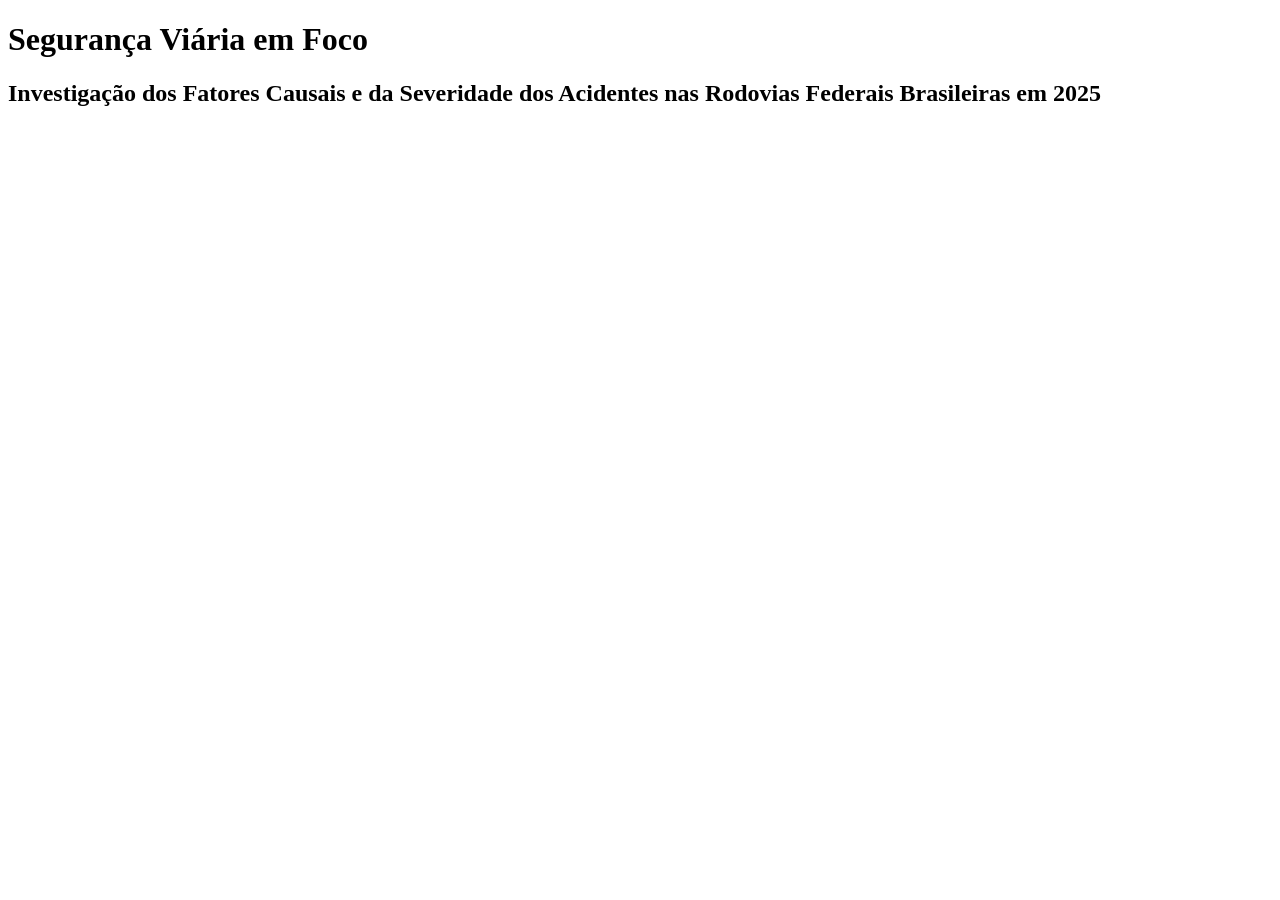
==== index.html @ bd94a31b "Aquivos Iniciais Criação dos arquivos iniciais do projeto" ====
<!DOCTYPE html>
<html lang="en">
<head>
    <meta charset="UTF-8">
    <meta name="Segurança Viária em Foco" content="width=device-width, initial-scale=1.0">
    <title>Segurança Viária em Foco</title>
</head>
<body>
       <h1>
        Segurança Viária em Foco
       </h1>
       <h2>
        Investigação dos Fatores Causais e da Severidade dos Acidentes nas 
        Rodovias Federais Brasileiras em 2025
       </h2>
</body>
</html>
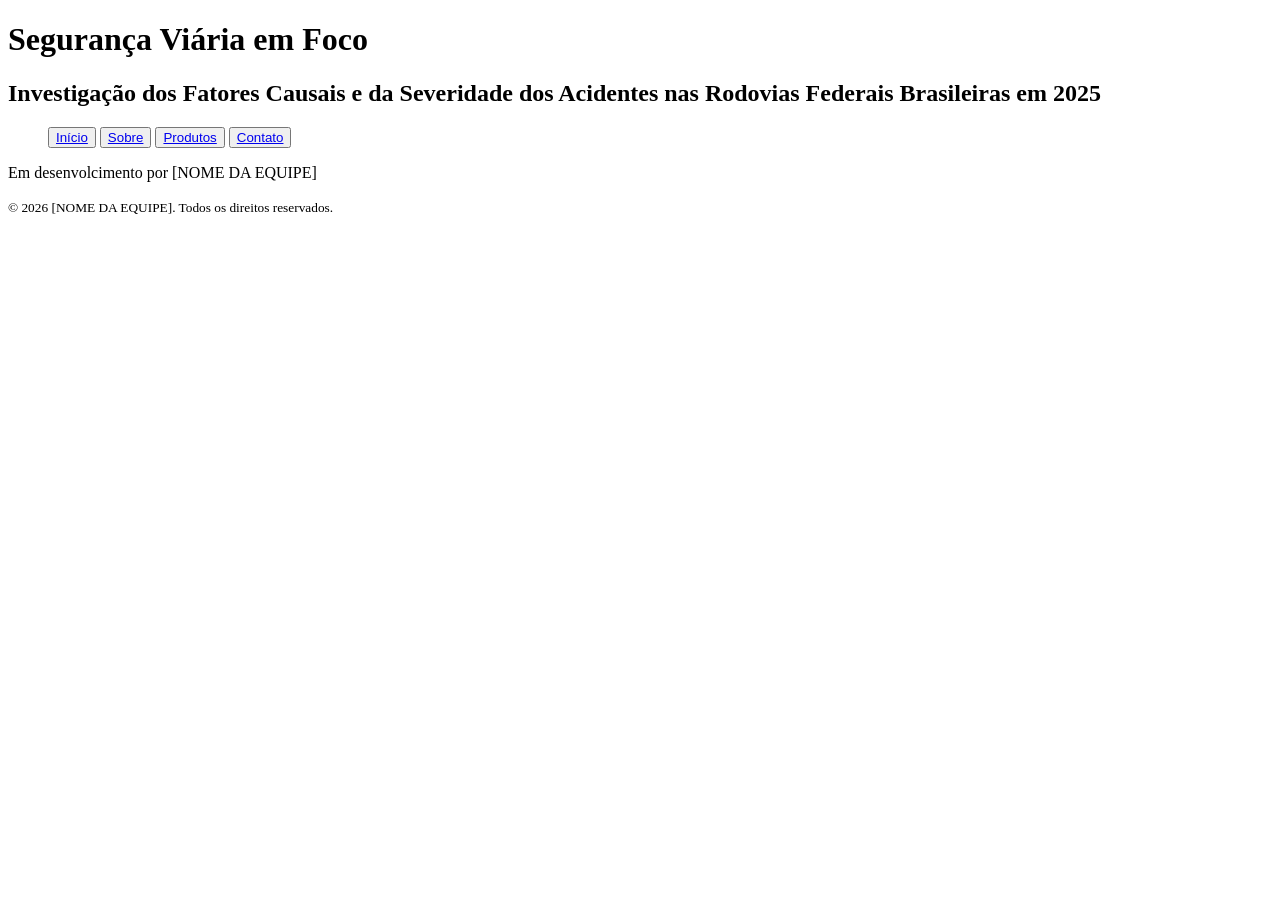
==== commit 872a00ac: "Modificações iniciais no corpo do projeto Foi feito a estrutura básica inicial em HTML das principai" ====
--- a/index.html
+++ b/index.html
@@ -1,17 +1,43 @@
 <!DOCTYPE html>
-<html lang="en">
+<html lang="pt-BR">
 <head>
     <meta charset="UTF-8">
     <meta name="Segurança Viária em Foco" content="width=device-width, initial-scale=1.0">
     <title>Segurança Viária em Foco</title>
+
+    <!-- Arquivo CSS -->
+    <link rel="stylesheet" href="css/style.css">
+
 </head>
+    <h1>
+        Segurança Viária em Foco
+    </h1>
+    <h2>
+        Investigação dos Fatores Causais e da Severidade dos Acidentes nas Rodovias Federais 
+        Brasileiras em 2025
+    </h2>
+<nav>
+    <ul>
+        <button><a href="index.html"
+            title="Ir para a página inicial">Início</a></button>
+        <button><a href="pages/sobre.html"
+            title="Conhecer quem somos">Sobre</a></button>
+        <button><a href="pages/produtos.html"
+            title="Ir para a página de produtos">Produtos</a></button>
+        <button><a href="pages/contato.html"
+            title="Ir para a página de contatos">Contato</a></button>
+    </ul>
+</nav>
+
+
 <body>
-       <h1>
-        Segurança Viária em Foco
-       </h1>
-       <h2>
-        Investigação dos Fatores Causais e da Severidade dos Acidentes nas 
-        Rodovias Federais Brasileiras em 2025
-       </h2>
+
 </body>
+<footer>
+    <p>
+        Em desenvolcimento por 
+        <span>[NOME DA EQUIPE]</span>
+    </p>
+    <small>© 2026 [NOME DA EQUIPE]. Todos os direitos reservados.</small>
+</footer>
 </html>
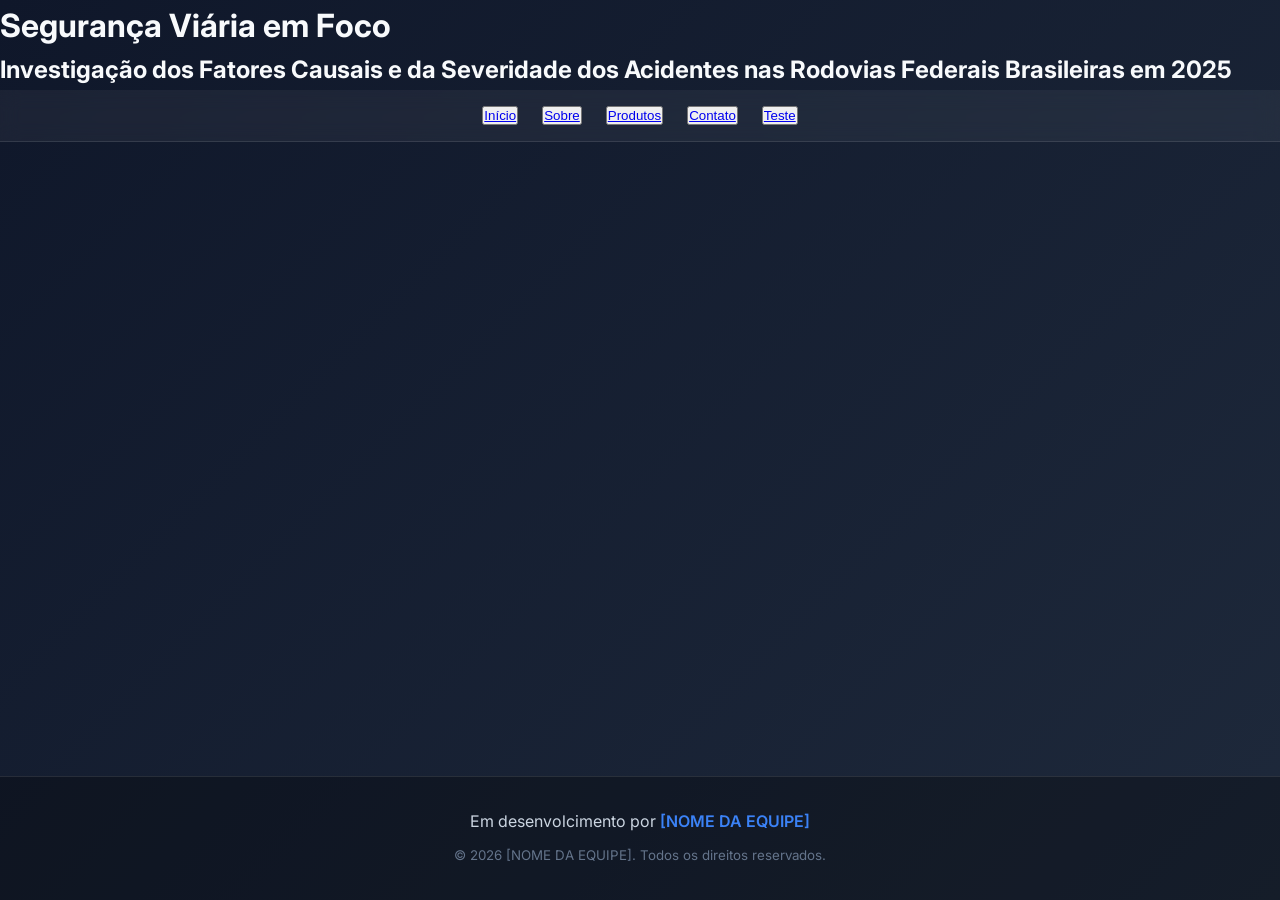
==== commit 4035b74b: "Add Test button linking to contato.html" ====
--- a/index.html
+++ b/index.html
@@ -26,6 +26,8 @@
             title="Ir para a página de produtos">Produtos</a></button>
         <button><a href="pages/contato.html"
             title="Ir para a página de contatos">Contato</a></button>
+        <button><a href="pages/contato.html"
+            title="Ir para a página de contatos">Teste</a></button>
     </ul>
 </nav>
 
@@ -40,4 +42,4 @@
     </p>
     <small>© 2026 [NOME DA EQUIPE]. Todos os direitos reservados.</small>
 </footer>
-</html>+</html>
--- a/css/style.css
+++ b/css/style.css
@@ -0,0 +1,198 @@
+@import url('https://fonts.googleapis.com/css2?family=Inter:wght@300;400;600;800&display=swap');
+
+:root {
+    --bg-gradient: linear-gradient(135deg, #0f172a 0%, #1e293b 100%);
+    --text-primary: #f8fafc;
+    --text-secondary: #cbd5e1;
+    --accent: #3b82f6;
+    --accent-hover: #60a5fa;
+    --glass-bg: rgba(255, 255, 255, 0.05);
+    --glass-border: rgba(255, 255, 255, 0.1);
+}
+
+* {
+    margin: 0;
+    padding: 0;
+    box-sizing: border-box;
+}
+
+body {
+    font-family: 'Inter', sans-serif;
+    background: var(--bg-gradient);
+    color: var(--text-primary);
+    min-height: 100vh;
+    display: flex;
+    flex-direction: column;
+    line-height: 1.6;
+}
+
+header {
+    text-align: center;
+    padding: 3rem 1rem;
+    background: var(--glass-bg);
+    border-bottom: 1px solid var(--glass-border);
+    backdrop-filter: blur(10px);
+}
+
+header h1 {
+    font-weight: 800;
+    font-size: 2.5rem;
+    margin-bottom: 0.5rem;
+    background: linear-gradient(to right, #60a5fa, #a78bfa);
+    -webkit-background-clip: text;
+    -webkit-text-fill-color: transparent;
+}
+
+header h2 {
+    font-weight: 300;
+    font-size: 1.1rem;
+    color: var(--text-secondary);
+    max-width: 800px;
+    margin: 0 auto;
+}
+
+nav {
+    display: flex;
+    justify-content: center;
+    padding: 1rem;
+    background: var(--glass-bg);
+    border-bottom: 1px solid var(--glass-border);
+    position: sticky;
+    top: 0;
+    z-index: 100;
+    backdrop-filter: blur(10px);
+}
+
+nav ul {
+    list-style: none;
+    display: flex;
+    gap: 1.5rem;
+    flex-wrap: wrap;
+    justify-content: center;
+}
+
+nav ul li a {
+    text-decoration: none;
+    color: var(--text-primary);
+    font-weight: 600;
+    padding: 0.5rem 1.5rem;
+    border-radius: 9999px;
+    background: rgba(255, 255, 255, 0.05);
+    border: 1px solid var(--glass-border);
+    transition: all 0.3s ease;
+    display: inline-block;
+}
+
+nav ul li a:hover {
+    background: var(--accent);
+    color: #fff;
+    transform: translateY(-2px);
+    box-shadow: 0 4px 12px rgba(59, 130, 246, 0.4);
+}
+
+main {
+    flex: 1;
+    padding: 2rem;
+    max-width: 1000px;
+    margin: 0 auto;
+    width: 100%;
+}
+
+section {
+    background: var(--glass-bg);
+    border: 1px solid var(--glass-border);
+    border-radius: 16px;
+    padding: 2rem;
+    margin-bottom: 2rem;
+    backdrop-filter: blur(10px);
+    box-shadow: 0 4px 6px rgba(0, 0, 0, 0.1);
+    transition: transform 0.3s ease;
+}
+
+section:hover {
+    transform: translateY(-5px);
+}
+
+section h2, section h3 {
+    color: var(--accent);
+    margin-bottom: 1rem;
+}
+
+section p, section a {
+    color: var(--text-secondary);
+    margin-bottom: 1rem;
+}
+
+article {
+    background: rgba(0, 0, 0, 0.2);
+    border-radius: 12px;
+    padding: 1.5rem;
+    margin-top: 1rem;
+    border: 1px solid var(--glass-border);
+    transition: transform 0.2s ease;
+}
+
+article:hover {
+    transform: scale(1.02);
+}
+
+article h4 {
+    color: var(--text-primary);
+    margin-bottom: 0.5rem;
+}
+
+footer {
+    text-align: center;
+    padding: 2rem;
+    background: rgba(0, 0, 0, 0.3);
+    border-top: 1px solid var(--glass-border);
+    margin-top: auto;
+}
+
+footer p {
+    color: var(--text-secondary);
+    margin-bottom: 0.5rem;
+}
+
+footer span {
+    color: var(--accent);
+    font-weight: 600;
+}
+
+footer small {
+    color: #64748b;
+}
+
+button[type="button"]:hover, button[type="submit"]:hover {
+    background: var(--accent-hover) !important;
+}
+
+input:focus, textarea:focus {
+    outline: 2px solid var(--accent);
+    border-color: transparent !important;
+}
+
+/* Responsividade */
+@media (max-width: 768px) {
+    header h1 {
+        font-size: 2rem;
+    }
+    nav ul {
+        flex-direction: column;
+        align-items: center;
+        gap: 0.5rem;
+    }
+    nav ul li {
+        width: 100%;
+    }
+    nav ul li a {
+        display: block;
+        text-align: center;
+    }
+    main {
+        padding: 1rem;
+    }
+    section {
+        padding: 1.5rem;
+    }
+}
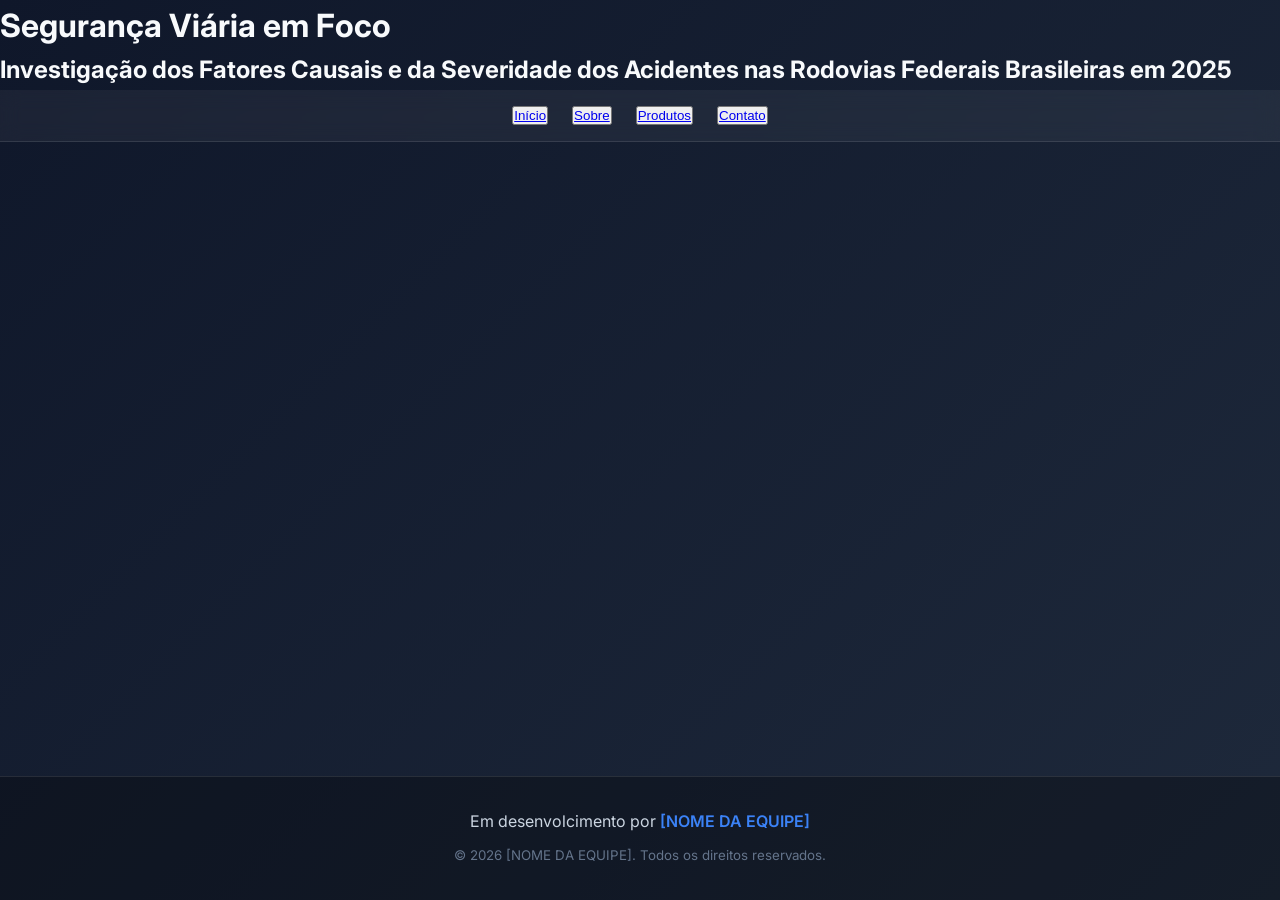
==== commit 119eec9a: "Update index.html" ====
--- a/index.html
+++ b/index.html
@@ -26,8 +26,6 @@
             title="Ir para a página de produtos">Produtos</a></button>
         <button><a href="pages/contato.html"
             title="Ir para a página de contatos">Contato</a></button>
-        <button><a href="pages/contato.html"
-            title="Ir para a página de contatos">Teste</a></button>
     </ul>
 </nav>
 
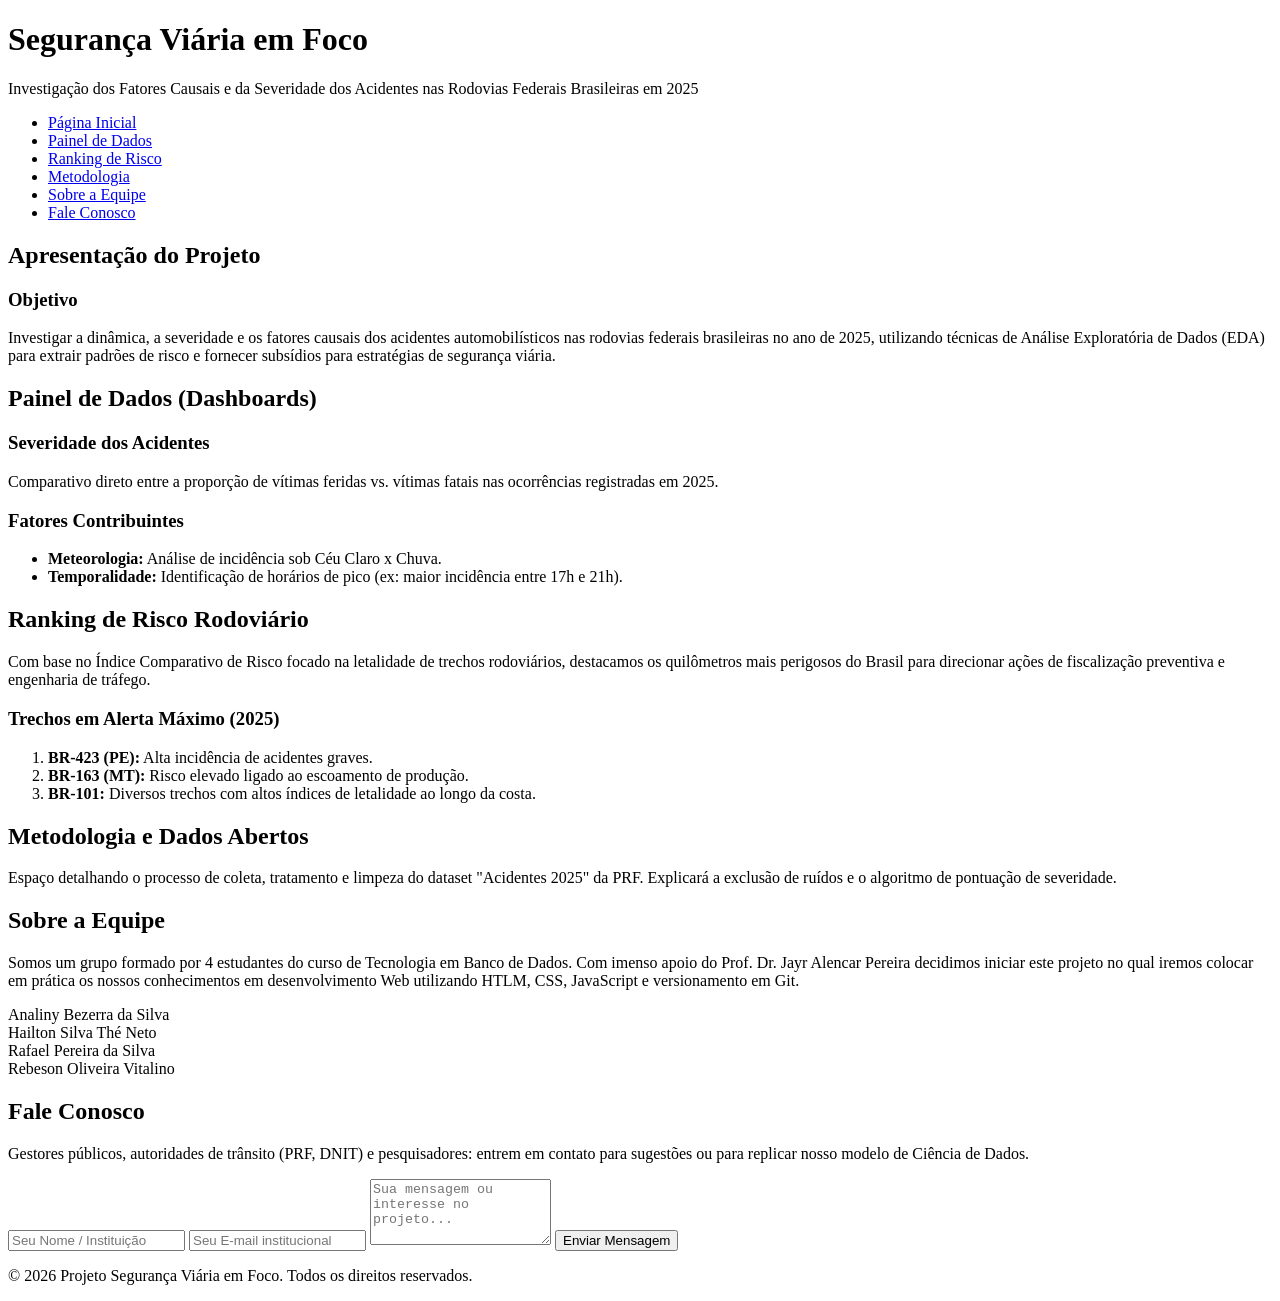
==== commit b60524a1: "Refactor index.html for improved structure and content Updated the structure of the HTML document by" ====
--- a/index.html
+++ b/index.html
@@ -2,42 +2,111 @@
 <html lang="pt-BR">
 <head>
     <meta charset="UTF-8">
-    <meta name="Segurança Viária em Foco" content="width=device-width, initial-scale=1.0">
+    <meta name="viewport" content="width=device-width, initial-scale=1.0">
     <title>Segurança Viária em Foco</title>
+    <link rel="stylesheet" href="style.css">
+</head>
+<body>
 
-    <!-- Arquivo CSS -->
-    <link rel="stylesheet" href="css/style.css">
+    <header>
+        <div class="container header-content">
+            <h1>Segurança Viária em Foco</h1>
+            <p>Investigação dos Fatores Causais e da Severidade dos Acidentes nas Rodovias Federais Brasileiras em 2025</p>
+        </div>
+    </header>
 
-</head>
-    <h1>
-        Segurança Viária em Foco
-    </h1>
-    <h2>
-        Investigação dos Fatores Causais e da Severidade dos Acidentes nas Rodovias Federais 
-        Brasileiras em 2025
-    </h2>
-<nav>
-    <ul>
-        <button><a href="index.html"
-            title="Ir para a página inicial">Início</a></button>
-        <button><a href="pages/sobre.html"
-            title="Conhecer quem somos">Sobre</a></button>
-        <button><a href="pages/produtos.html"
-            title="Ir para a página de produtos">Produtos</a></button>
-        <button><a href="pages/contato.html"
-            title="Ir para a página de contatos">Contato</a></button>
-    </ul>
-</nav>
+    <nav>
+        <ul class="container">
+            <li><a href="#home">Página Inicial</a></li>
+            <li><a href="#dashboards">Painel de Dados</a></li>
+            <li><a href="#ranking">Ranking de Risco</a></li>
+            <li><a href="#metodologia">Metodologia</a></li>
+            <li><a href="#equipe">Sobre a Equipe</a></li>
+            <li><a href="#contato">Fale Conosco</a></li>
+        </ul>
+    </nav>
 
 
-<body>
+    <main class="container">
+   
+        <section id="home">
+            <h2>Apresentação do Projeto</h2>
+            <article>
+                <h3>Objetivo</h3>
+                <p>Investigar a dinâmica, a severidade e os fatores causais dos acidentes automobilísticos nas rodovias federais brasileiras no ano de 2025, utilizando técnicas de Análise Exploratória de Dados (EDA) para extrair padrões de risco e fornecer subsídios para estratégias de segurança viária.</p>
+            </article>
+        </section>
+
+        <section id="dashboards">
+            <h2>Painel de Dados (Dashboards)</h2>
+            
+            <div class="grid-layout">
+                <article class="card">
+                    <h3>Severidade dos Acidentes</h3>
+                    <p>Comparativo direto entre a proporção de vítimas feridas vs. vítimas fatais nas ocorrências registradas em 2025.</p>
+                    <!-- Inserir o Dashboard aqui -->
+                </article>
+
+                <article class="card">
+                    <h3>Fatores Contribuintes</h3>
+                    <ul>
+                        <li><strong>Meteorologia:</strong> Análise de incidência sob Céu Claro x Chuva.</li>
+                        <li><strong>Temporalidade:</strong> Identificação de horários de pico (ex: maior incidência entre 17h e 21h).</li>
+                    </ul>
+                </article>
+            </div>
+        </section>
+
+        <section id="ranking">
+            <h2>Ranking de Risco Rodoviário</h2>
+            <p>Com base no Índice Comparativo de Risco focado na letalidade de trechos rodoviários, destacamos os quilômetros mais perigosos do Brasil para direcionar ações de fiscalização preventiva e engenharia de tráfego.</p>
+            
+            <aside class="highlight-box">
+                <h3>Trechos em Alerta Máximo (2025)</h3>
+                <ol>
+                    <li><strong>BR-423 (PE):</strong> Alta incidência de acidentes graves.</li>
+                    <li><strong>BR-163 (MT):</strong> Risco elevado ligado ao escoamento de produção.</li>
+                    <li><strong>BR-101:</strong> Diversos trechos com altos índices de letalidade ao longo da costa.</li>
+                </ol>
+            </aside>
+        </section>
+
+        <section id="metodologia">
+            <h2>Metodologia e Dados Abertos</h2>
+            <p>Espaço detalhando o processo de coleta, tratamento e limpeza do dataset "Acidentes 2025" da PRF. 
+            Explicará a exclusão de ruídos e o algoritmo de pontuação de severidade.</p>
+        </section>
+
+        <section id="equipe">
+            <h2>Sobre a Equipe</h2>
+            <p>Somos um grupo formado por 4 estudantes do curso de Tecnologia em Banco de Dados. 
+            Com imenso apoio do Prof. Dr. Jayr Alencar Pereira decidimos iniciar este projeto no qual iremos colocar em
+            prática os nossos conhecimentos em desenvolvimento Web utilizando HTLM, CSS, JavaScript e versionamento em Git.</p>
+            <div class="team-grid">
+                <div class="team-member">Analiny Bezerra da Silva</div>
+                <div class="team-member">Hailton Silva Thé Neto</div>
+                <div class="team-member">Rafael Pereira da Silva</div>
+                <div class="team-member">Rebeson Oliveira Vitalino</div>
+            </div>
+        </section>
+
+    </main>
+
+    <footer id="contato">
+        <div class="container">
+            <h2>Fale Conosco</h2>
+            <p>Gestores públicos, autoridades de trânsito (PRF, DNIT) e pesquisadores: entrem em contato para sugestões ou para replicar nosso modelo de Ciência de Dados.</p>
+            
+            <form action="#" class="contact-form">
+                <input type="text" placeholder="Seu Nome / Instituição" required>
+                <input type="email" placeholder="Seu E-mail institucional" required>
+                <textarea rows="4" placeholder="Sua mensagem ou interesse no projeto..." required></textarea>
+                <button type="submit">Enviar Mensagem</button>
+            </form>
+            
+            <p class="copyright">© 2026 Projeto Segurança Viária em Foco. Todos os direitos reservados.</p>
+        </div>
+    </footer>
 
 </body>
-<footer>
-    <p>
-        Em desenvolcimento por 
-        <span>[NOME DA EQUIPE]</span>
-    </p>
-    <small>© 2026 [NOME DA EQUIPE]. Todos os direitos reservados.</small>
-</footer>
 </html>
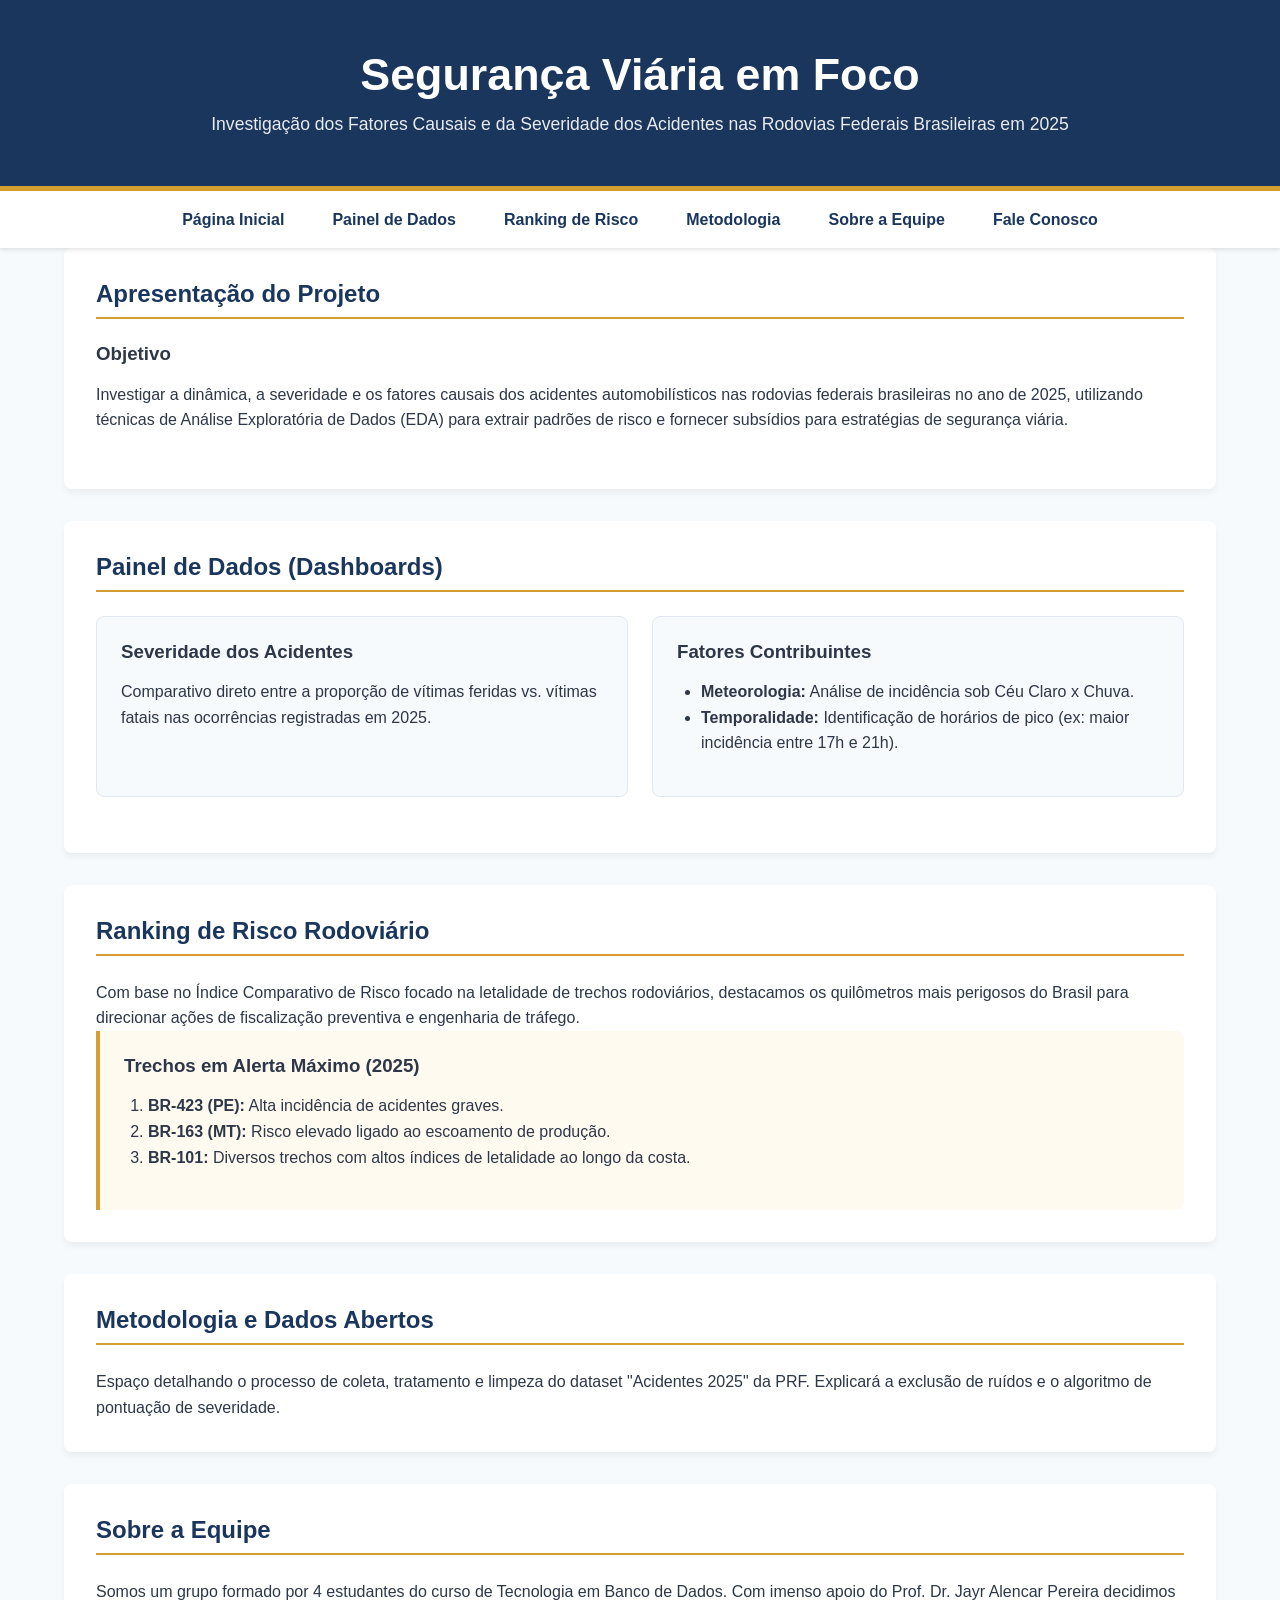
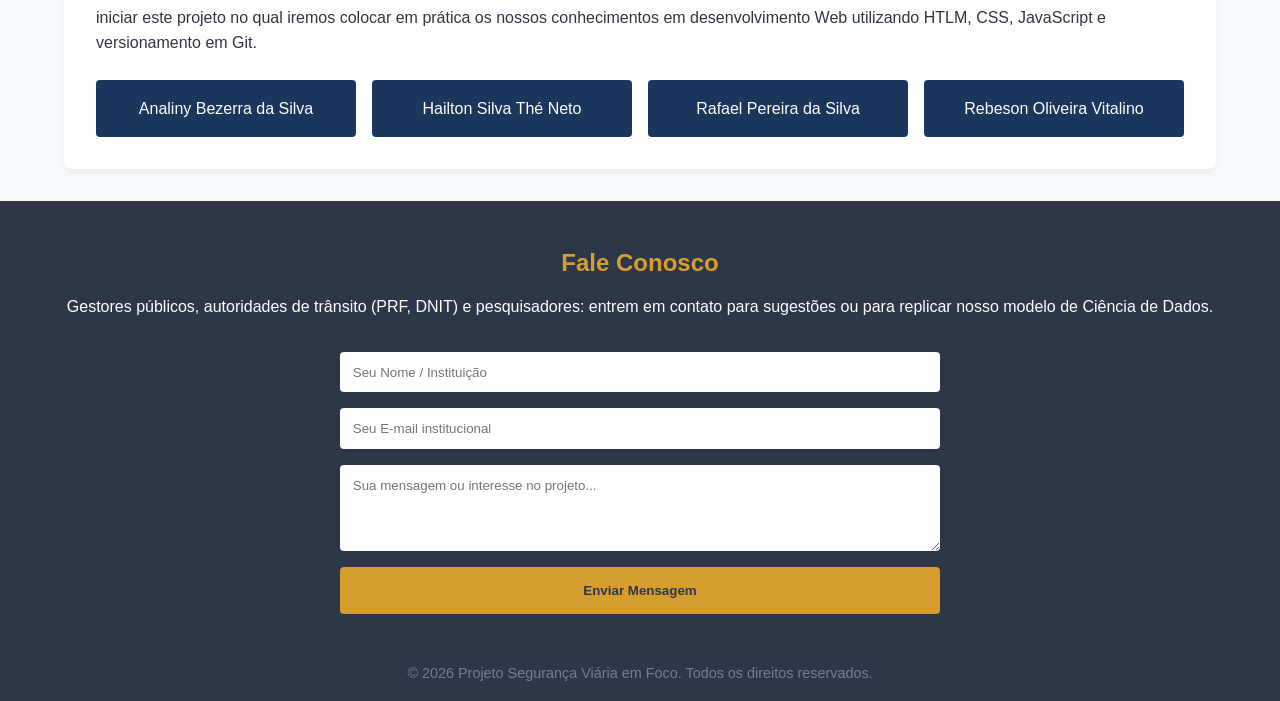
==== commit c2a996f3: "Add files via upload" ====
--- a/index.html
+++ b/index.html
@@ -109,4 +109,4 @@
     </footer>
 
 </body>
-</html>
+</html>
--- a/style.css
+++ b/style.css
@@ -0,0 +1,245 @@
+
+:root {
+    --primary-blue: #1A365D;
+    --accent-gold: #D69E2E;
+    --bg-light: #F7FAFC;
+    --text-dark: #2D3748;
+    --text-light: #718096;
+    --white: #FFFFFF;
+}
+
+
+* {
+    margin: 0;
+    padding: 0;
+    box-sizing: border-box;
+}
+
+body {
+    font-family: 'Segoe UI', Roboto, Helvetica, Arial, sans-serif;
+    line-height: 1.6;
+    color: var(--text-dark);
+    background-color: var(--bg-light);
+}
+
+.container {
+    width: 100%;
+    max-width: 1200px;
+    margin: 0 auto;
+    padding: 0 1.5rem;
+}
+
+h1, h2, h3 {
+    line-height: 1.2;
+    margin-bottom: 1rem;
+}
+
+header {
+    background-color: var(--primary-blue);
+    color: var(--white);
+    padding: 3rem 0;
+    text-align: center;
+    border-bottom: 5px solid var(--accent-gold);
+}
+
+header h1 {
+    font-size: 2rem;
+    margin-bottom: 0.5rem;
+}
+
+header p {
+    font-size: 1.1rem;
+    opacity: 0.9;
+}
+
+nav {
+    background-color: var(--white);
+    box-shadow: 0 2px 4px rgba(0,0,0,0.1);
+    position: sticky;
+    top: 0;
+    z-index: 100;
+}
+
+nav ul {
+    list-style: none;
+    display: flex;
+    flex-direction: column;
+}
+
+nav ul li a {
+    display: block;
+    padding: 1rem;
+    text-align: center;
+    text-decoration: none;
+    color: var(--primary-blue);
+    font-weight: bold;
+    border-bottom: 1px solid #edf2f7;
+    transition: background-color 0.3s;
+}
+
+nav ul li a:hover {
+    background-color: #ebf8ff;
+    color: #2b6cb0;
+}
+
+main {
+    padding: 2rem 1.5rem;
+}
+
+section {
+    background-color: var(--white);
+    padding: 2rem;
+    margin-bottom: 2rem;
+    border-radius: 8px;
+    box-shadow: 0 4px 6px rgba(0,0,0,0.05);
+}
+
+section h2 {
+    color: var(--primary-blue);
+    border-bottom: 2px solid var(--accent-gold);
+    padding-bottom: 0.5rem;
+    margin-bottom: 1.5rem;
+}
+
+article {
+    margin-bottom: 1.5rem;
+}
+
+ul, ol {
+    margin-left: 1.5rem;
+    margin-bottom: 1rem;
+}
+
+.img-responsive {
+    max-width: 100%;
+    height: auto;
+    display: block;
+    border-radius: 6px;
+    margin-top: 1rem;
+}
+
+.highlight-box {
+    background-color: #fffaf0;
+    border-left: 4px solid var(--accent-gold);
+    padding: 1.5rem;
+    border-radius: 0 8px 8px 0;
+}
+
+.card {
+    background-color: var(--bg-light);
+    padding: 1.5rem;
+    border-radius: 8px;
+    border: 1px solid #e2e8f0;
+}
+
+.team-grid {
+    display: flex;
+    flex-direction: column;
+    gap: 1rem;
+    margin-top: 1.5rem;
+}
+
+.team-member {
+    background-color: var(--primary-blue);
+    color: var(--white);
+    padding: 1rem;
+    text-align: center;
+    border-radius: 4px;
+    font-weight: 500;
+}
+
+footer {
+    background-color: var(--text-dark);
+    color: var(--white);
+    padding: 3rem 0 1rem;
+    text-align: center;
+}
+
+footer h2 {
+    color: var(--accent-gold);
+    border-bottom: none;
+}
+
+.contact-form {
+    display: flex;
+    flex-direction: column;
+    gap: 1rem;
+    max-width: 600px;
+    margin: 2rem auto;
+}
+
+.contact-form input,
+.contact-form textarea {
+    width: 100%;
+    padding: 0.8rem;
+    border: none;
+    border-radius: 4px;
+    font-family: inherit;
+}
+
+.contact-form button {
+    background-color: var(--accent-gold);
+    color: var(--text-dark);
+    font-weight: bold;
+    padding: 1rem;
+    border: none;
+    border-radius: 4px;
+    cursor: pointer;
+    transition: background-color 0.3s;
+}
+
+.contact-form button:hover {
+    background-color: #b7791f;
+    color: var(--white);
+}
+
+.copyright {
+    margin-top: 3rem;
+    font-size: 0.9rem;
+    color: var(--text-light);
+}
+
+
+@media screen and (min-width: 768px) {
+    
+    /* Menu passa a ser horizontal */
+    nav ul {
+        flex-direction: row;
+        justify-content: center;
+    }
+
+    nav ul li a {
+        border-bottom: none;
+        padding: 1rem 1.5rem;
+    }
+
+
+    .grid-layout {
+        display: flex;
+        gap: 1.5rem;
+    }
+
+    .grid-layout .card {
+        flex: 1;
+    }
+
+
+    .team-grid {
+        flex-direction: row;
+        flex-wrap: wrap;
+    }
+
+    .team-member {
+        flex: 1 1 calc(50% - 1rem);
+    }
+}
+
+@media screen and (min-width: 1024px) {
+    header h1 {
+        font-size: 2.8rem;
+    }
+
+    .team-member {
+        flex: 1;
+    }
+}
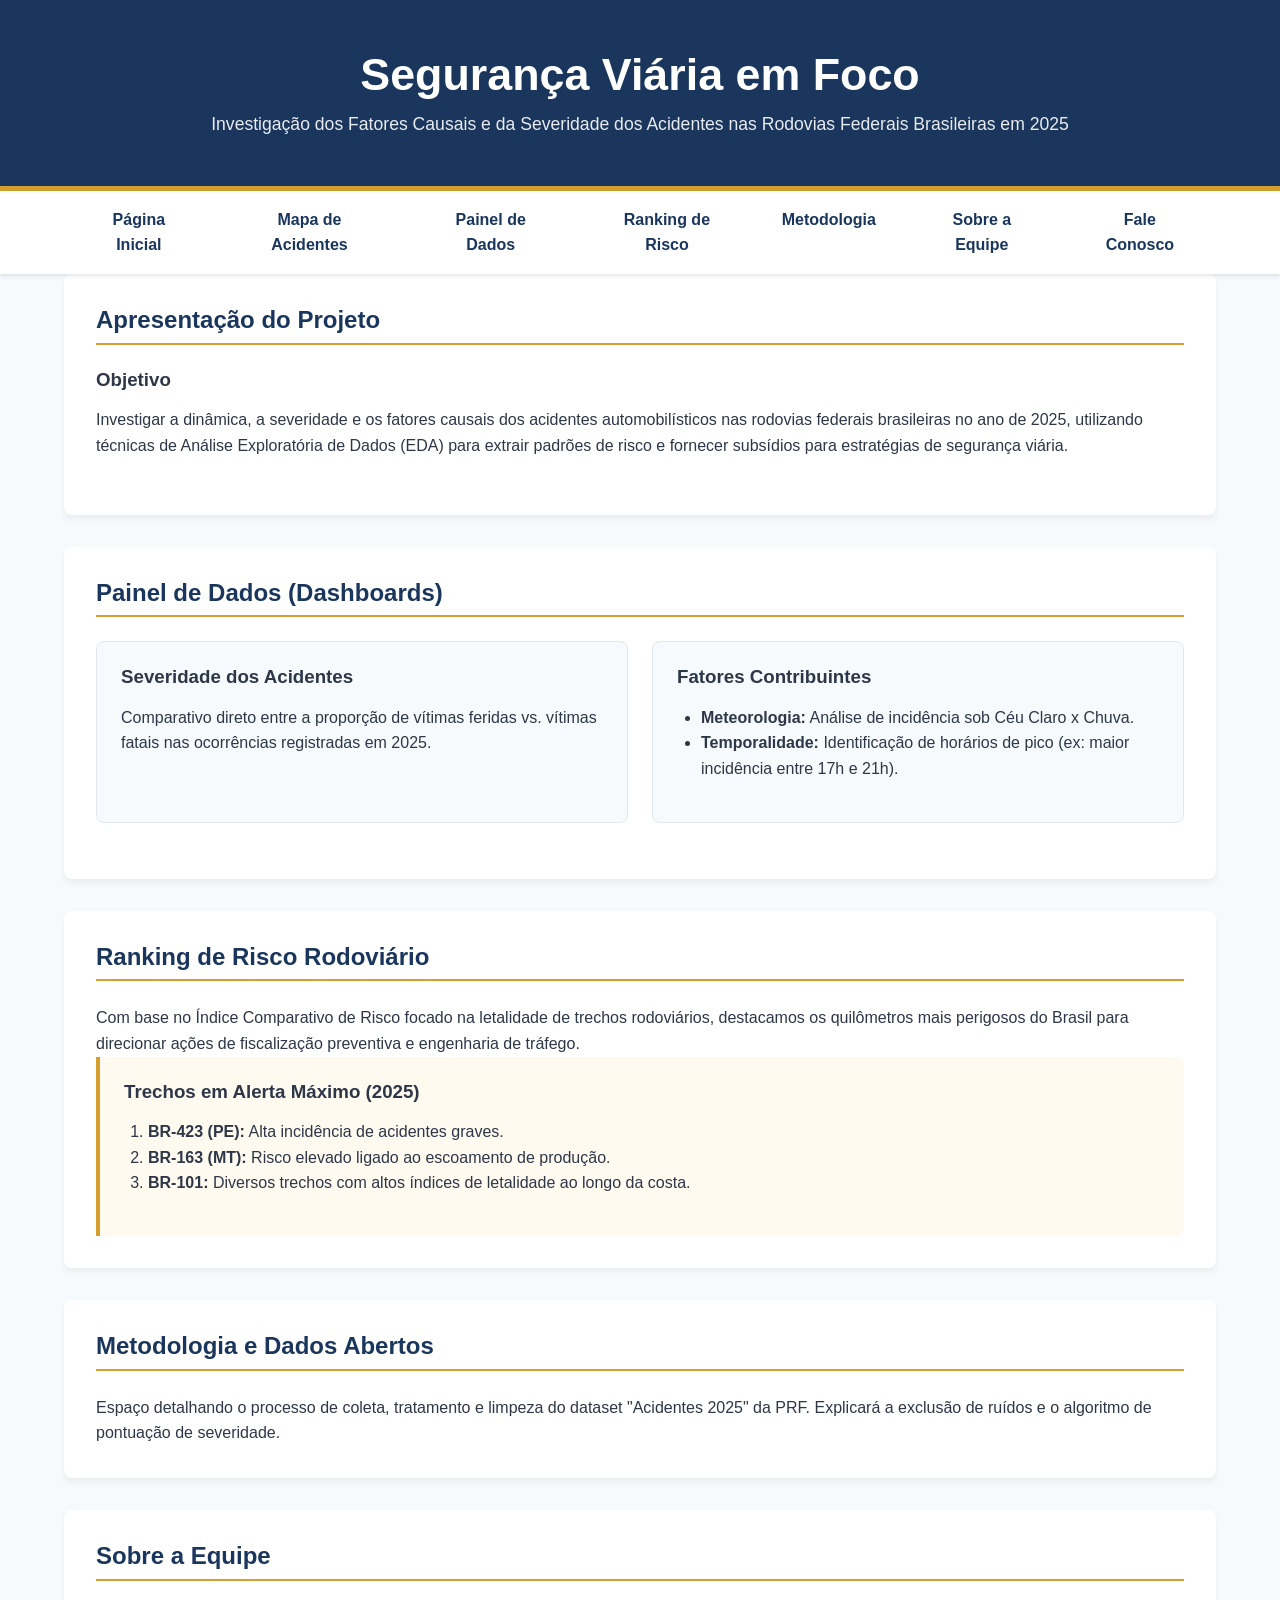
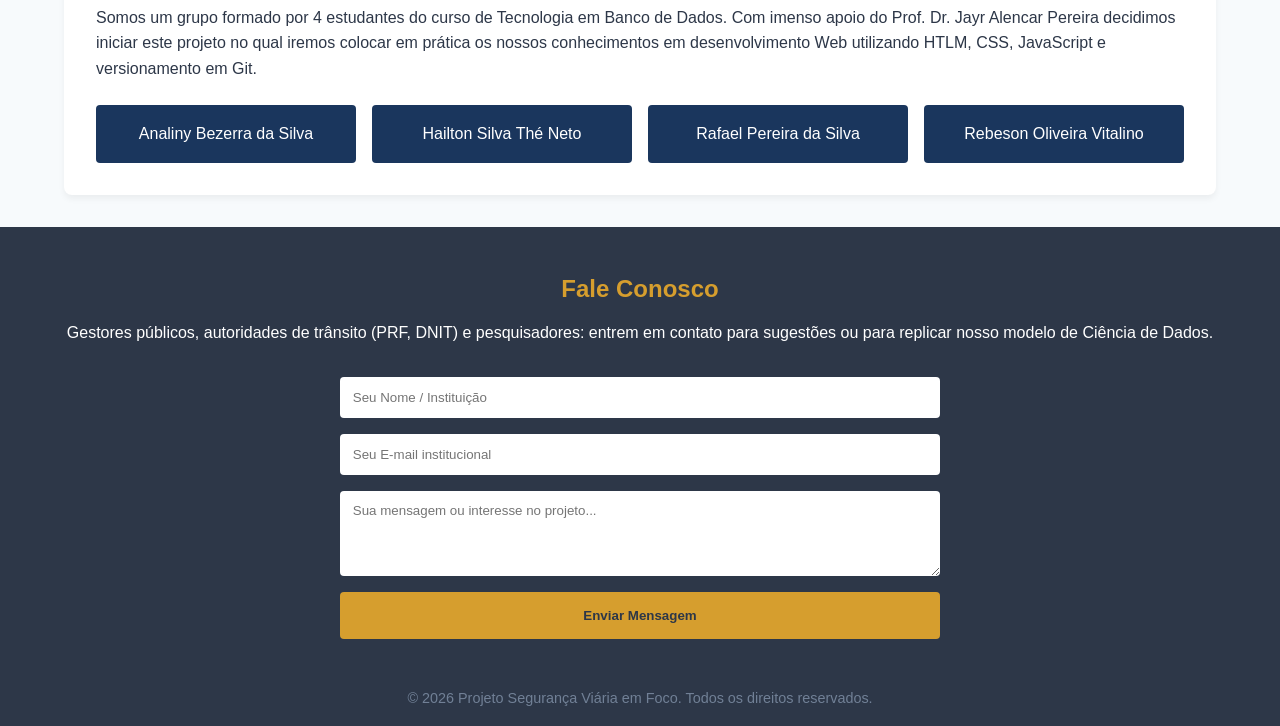
==== commit 54d4b22e: "Criação da página do mapa dos acidentes Foi desenvolvido a pagina de mapa dos acidentes. Nesta é pos" ====
--- a/index.html
+++ b/index.html
@@ -4,7 +4,7 @@
     <meta charset="UTF-8">
     <meta name="viewport" content="width=device-width, initial-scale=1.0">
     <title>Segurança Viária em Foco</title>
-    <link rel="stylesheet" href="style.css">
+    <link rel="stylesheet" href="css/style.css">
 </head>
 <body>
 
@@ -18,6 +18,7 @@
     <nav>
         <ul class="container">
             <li><a href="#home">Página Inicial</a></li>
+            <li><a href="mapa.html">Mapa de Acidentes</a></li>
             <li><a href="#dashboards">Painel de Dados</a></li>
             <li><a href="#ranking">Ranking de Risco</a></li>
             <li><a href="#metodologia">Metodologia</a></li>
--- a/css/style.css
+++ b/css/style.css
@@ -0,0 +1,504 @@
+
+:root {
+    --primary-blue: #1A365D;
+    --accent-gold: #D69E2E;
+    --bg-light: #F7FAFC;
+    --text-dark: #2D3748;
+    --text-light: #718096;
+    --white: #FFFFFF;
+}
+
+
+* {
+    margin: 0;
+    padding: 0;
+    box-sizing: border-box;
+}
+
+body {
+    font-family: 'Segoe UI', Roboto, Helvetica, Arial, sans-serif;
+    line-height: 1.6;
+    color: var(--text-dark);
+    background-color: var(--bg-light);
+}
+
+.container {
+    width: 100%;
+    max-width: 1200px;
+    margin: 0 auto;
+    padding: 0 1.5rem;
+}
+
+h1, h2, h3 {
+    line-height: 1.2;
+    margin-bottom: 1rem;
+}
+
+header {
+    background-color: var(--primary-blue);
+    color: var(--white);
+    padding: 3rem 0;
+    text-align: center;
+    border-bottom: 5px solid var(--accent-gold);
+}
+
+header h1 {
+    font-size: 2rem;
+    margin-bottom: 0.5rem;
+}
+
+header p {
+    font-size: 1.1rem;
+    opacity: 0.9;
+}
+
+nav {
+    background-color: var(--white);
+    box-shadow: 0 2px 4px rgba(0,0,0,0.1);
+    position: sticky;
+    top: 0;
+    z-index: 100;
+}
+
+nav ul {
+    list-style: none;
+    display: flex;
+    flex-direction: column;
+}
+
+nav ul li a {
+    display: block;
+    padding: 1rem;
+    text-align: center;
+    text-decoration: none;
+    color: var(--primary-blue);
+    font-weight: bold;
+    border-bottom: 1px solid #edf2f7;
+    transition: background-color 0.3s;
+}
+
+nav ul li a:hover {
+    background-color: #ebf8ff;
+    color: #2b6cb0;
+}
+
+main {
+    padding: 2rem 1.5rem;
+}
+
+section {
+    background-color: var(--white);
+    padding: 2rem;
+    margin-bottom: 2rem;
+    border-radius: 8px;
+    box-shadow: 0 4px 6px rgba(0,0,0,0.05);
+}
+
+section h2 {
+    color: var(--primary-blue);
+    border-bottom: 2px solid var(--accent-gold);
+    padding-bottom: 0.5rem;
+    margin-bottom: 1.5rem;
+}
+
+article {
+    margin-bottom: 1.5rem;
+}
+
+ul, ol {
+    margin-left: 1.5rem;
+    margin-bottom: 1rem;
+}
+
+.img-responsive {
+    max-width: 100%;
+    height: auto;
+    display: block;
+    border-radius: 6px;
+    margin-top: 1rem;
+}
+
+.highlight-box {
+    background-color: #fffaf0;
+    border-left: 4px solid var(--accent-gold);
+    padding: 1.5rem;
+    border-radius: 0 8px 8px 0;
+}
+
+.card {
+    background-color: var(--bg-light);
+    padding: 1.5rem;
+    border-radius: 8px;
+    border: 1px solid #e2e8f0;
+}
+
+.team-grid {
+    display: flex;
+    flex-direction: column;
+    gap: 1rem;
+    margin-top: 1.5rem;
+}
+
+.team-member {
+    background-color: var(--primary-blue);
+    color: var(--white);
+    padding: 1rem;
+    text-align: center;
+    border-radius: 4px;
+    font-weight: 500;
+}
+
+footer {
+    background-color: var(--text-dark);
+    color: var(--white);
+    padding: 3rem 0 1rem;
+    text-align: center;
+}
+
+footer h2 {
+    color: var(--accent-gold);
+    border-bottom: none;
+}
+
+.contact-form {
+    display: flex;
+    flex-direction: column;
+    gap: 1rem;
+    max-width: 600px;
+    margin: 2rem auto;
+}
+
+.contact-form input,
+.contact-form textarea {
+    width: 100%;
+    padding: 0.8rem;
+    border: none;
+    border-radius: 4px;
+    font-family: inherit;
+}
+
+.contact-form button {
+    background-color: var(--accent-gold);
+    color: var(--text-dark);
+    font-weight: bold;
+    padding: 1rem;
+    border: none;
+    border-radius: 4px;
+    cursor: pointer;
+    transition: background-color 0.3s;
+}
+
+.contact-form button:hover {
+    background-color: #b7791f;
+    color: var(--white);
+}
+
+.copyright {
+    margin-top: 3rem;
+    font-size: 0.9rem;
+    color: var(--text-light);
+}
+
+
+@media screen and (min-width: 768px) {
+    
+    /* Menu passa a ser horizontal */
+    nav ul {
+        flex-direction: row;
+        justify-content: center;
+    }
+
+    nav ul li a {
+        border-bottom: none;
+        padding: 1rem 1.5rem;
+    }
+
+
+    .grid-layout {
+        display: flex;
+        gap: 1.5rem;
+    }
+
+    .grid-layout .card {
+        flex: 1;
+    }
+
+
+    .team-grid {
+        flex-direction: row;
+        flex-wrap: wrap;
+    }
+
+    .team-member {
+        flex: 1 1 calc(50% - 1rem);
+    }
+}
+
+@media screen and (min-width: 1024px) {
+    header h1 {
+        font-size: 2.8rem;
+    }
+
+    .team-member {
+        flex: 1;
+    }
+}
+
+
+/* =========================================================
+   MAPA DE ACIDENTES
+   ========================================================= */
+
+.mapa-main {
+    padding: 2rem 1.5rem;
+}
+
+.mapa-section {
+    padding: 1.5rem;
+}
+
+.mapa-header {
+    display: flex;
+    justify-content: space-between;
+    align-items: center;
+    gap: 2rem;
+    margin-bottom: 1.5rem;
+}
+
+.mapa-header h2 {
+    margin-bottom: 0.5rem;
+}
+
+.mapa-header p {
+    color: var(--text-light);
+}
+
+.mapa-contador {
+    background-color: var(--primary-blue);
+    color: var(--white);
+    padding: 1rem 1.5rem;
+    border-radius: 8px;
+    text-align: center;
+    min-width: 150px;
+}
+
+.mapa-contador strong {
+    display: block;
+    font-size: 1.8rem;
+}
+
+.mapa-contador span {
+    font-size: 0.9rem;
+}
+
+
+/* =========================================================
+   LAYOUT
+   ========================================================= */
+
+.mapa-layout {
+    display: flex;
+    gap: 1.5rem;
+    min-height: 650px;
+}
+
+
+/* =========================================================
+   FILTROS
+   ========================================================= */
+
+.mapa-filtros {
+    width: 250px;
+    flex-shrink: 0;
+
+    background-color: var(--bg-light);
+
+    border: 1px solid #e2e8f0;
+
+    border-radius: 8px;
+
+    padding: 1.5rem;
+}
+
+.mapa-filtros h3 {
+    color: var(--primary-blue);
+    margin-bottom: 1.5rem;
+}
+
+.filtro-grupo {
+    margin-bottom: 1.2rem;
+}
+
+.filtro-grupo label {
+    display: block;
+
+    font-weight: bold;
+
+    margin-bottom: 0.4rem;
+
+    color: var(--text-dark);
+}
+
+.filtro-grupo select {
+    width: 100%;
+
+    padding: 0.7rem;
+
+    border: 1px solid #cbd5e0;
+
+    border-radius: 4px;
+
+    background-color: var(--white);
+
+    color: var(--text-dark);
+
+    font-family: inherit;
+}
+
+.btn-filtro {
+    width: 100%;
+
+    padding: 0.8rem;
+
+    border: none;
+
+    border-radius: 4px;
+
+    background-color: var(--accent-gold);
+
+    color: var(--text-dark);
+
+    font-weight: bold;
+
+    cursor: pointer;
+
+    transition:
+        background-color 0.3s;
+}
+
+.btn-filtro:hover {
+    background-color: #b7791f;
+
+    color: var(--white);
+}
+
+
+/* =========================================================
+   LEGENDA
+   ========================================================= */
+
+.mapa-legenda {
+    margin-top: 2rem;
+
+    padding-top: 1.5rem;
+
+    border-top: 1px solid #e2e8f0;
+}
+
+.mapa-legenda h4 {
+    margin-bottom: 1rem;
+
+    color: var(--primary-blue);
+}
+
+.mapa-legenda div {
+    display: flex;
+
+    align-items: center;
+
+    gap: 0.5rem;
+
+    margin-bottom: 0.6rem;
+
+    font-size: 0.9rem;
+}
+
+.legenda-ponto {
+    width: 13px;
+
+    height: 13px;
+
+    border-radius: 50%;
+
+    display: inline-block;
+
+    border: 2px solid white;
+
+    box-shadow: 0 1px 3px rgba(0,0,0,0.3);
+}
+
+.legenda-ponto.sem-vitimas {
+    background-color: #718096;
+}
+
+.legenda-ponto.leve {
+    background-color: #D69E2E;
+}
+
+.legenda-ponto.grave {
+    background-color: #DD6B20;
+}
+
+.legenda-ponto.fatal {
+    background-color: #C53030;
+}
+
+
+/* =========================================================
+   MAPA LEAFLET
+   ========================================================= */
+
+.mapa-container {
+    flex: 1;
+
+    min-height: 650px;
+
+    border-radius: 8px;
+
+    overflow: hidden;
+
+    border: 1px solid #e2e8f0;
+}
+
+
+/* =========================================================
+   RESPONSIVIDADE
+   ========================================================= */
+
+@media screen and (max-width: 900px) {
+
+    .mapa-header {
+        flex-direction: column;
+
+        align-items: flex-start;
+    }
+
+    .mapa-layout {
+        flex-direction: column;
+    }
+
+    .mapa-filtros {
+        width: 100%;
+    }
+
+    .mapa-container {
+        min-height: 550px;
+    }
+
+}
+
+@media screen and (max-width: 600px) {
+
+    .mapa-section {
+        padding: 1rem;
+    }
+
+    .mapa-main {
+        padding: 1rem;
+    }
+
+    .mapa-container {
+        min-height: 450px;
+    }
+
+}
